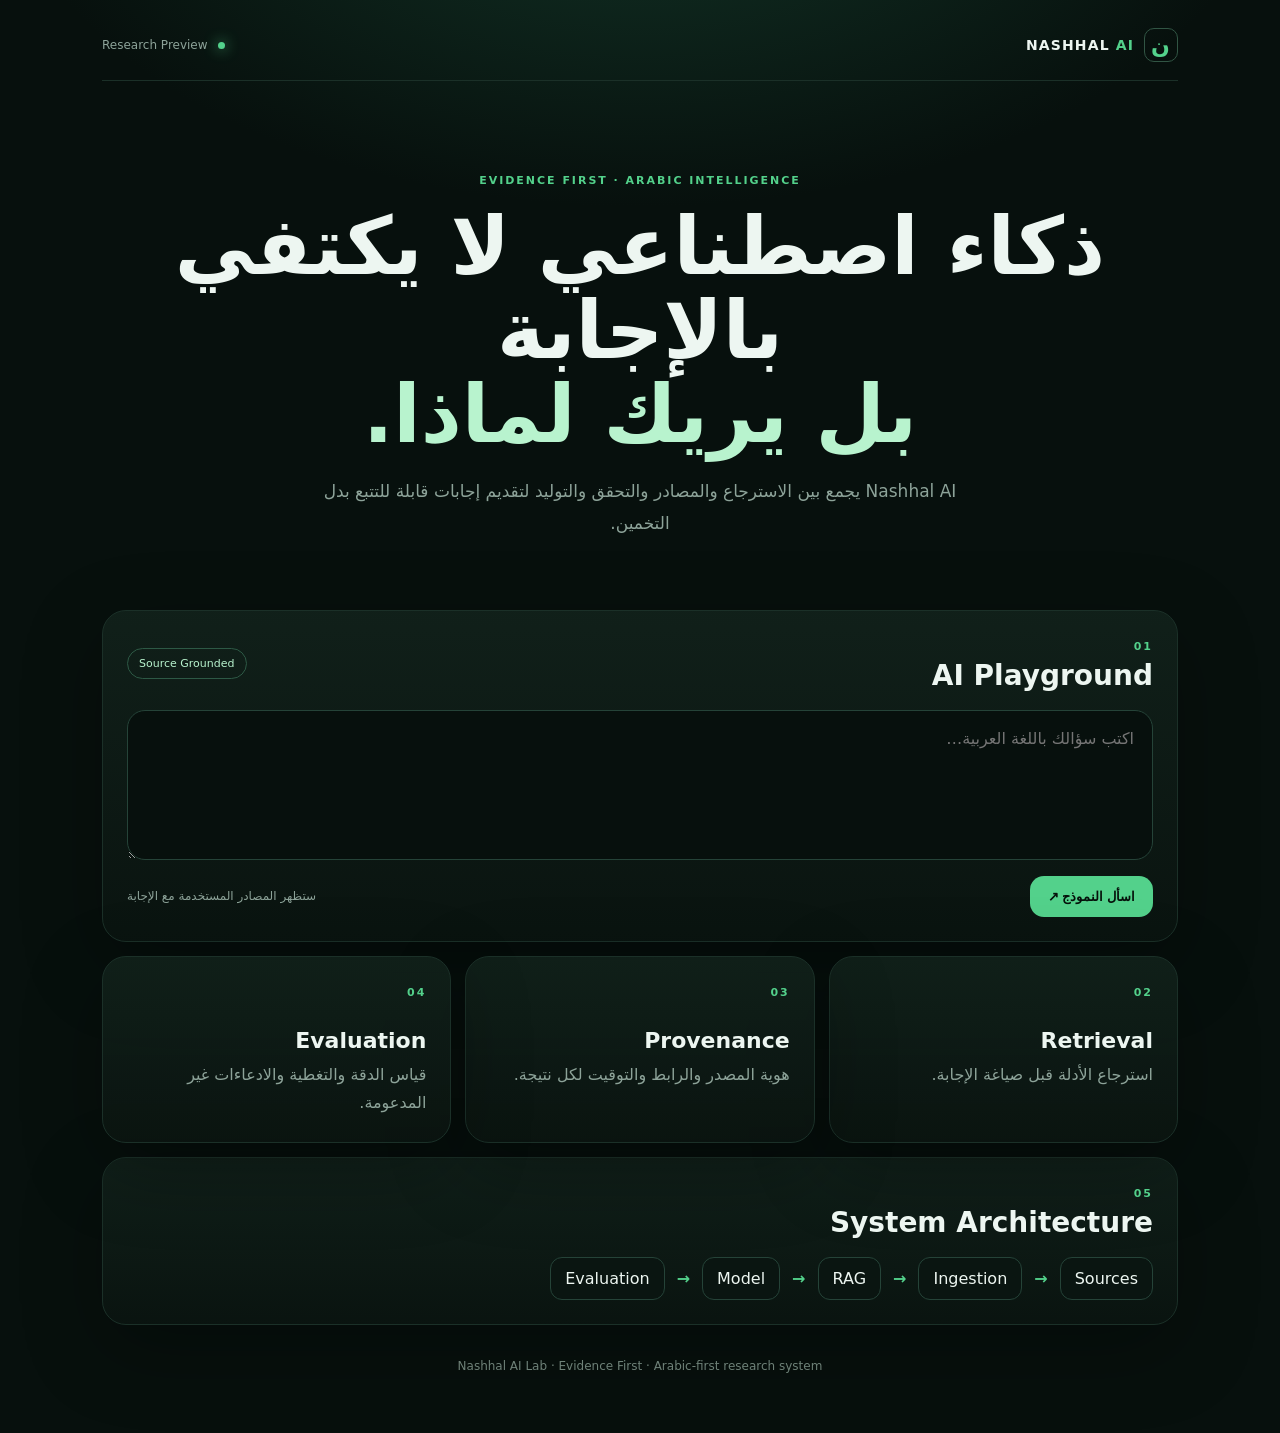
==== ai.html @ 34e511bc "fix(ai): add direct Pages entrypoint" ====
<!doctype html>
<html lang="ar" dir="rtl">
<head>
  <meta charset="utf-8">
  <meta name="viewport" content="width=device-width,initial-scale=1">
  <meta name="description" content="Nashhal AI — Arabic-first evidence-grounded intelligence">
  <title>Nashhal AI — Evidence First</title>
  <link rel="stylesheet" href="ai/site/styles.css">
</head>
<body>
  <main class="shell">
    <nav class="nav"><div class="brand"><span class="mark">ن</span><span>NASHHAL <b>AI</b></span></div><span class="status"><i></i> Research Preview</span></nav>
    <header class="hero">
      <p class="eyebrow">EVIDENCE FIRST · ARABIC INTELLIGENCE</p>
      <h1>ذكاء اصطناعي لا يكتفي بالإجابة<br><em>بل يريك لماذا.</em></h1>
      <p class="lede">Nashhal AI يجمع بين الاسترجاع والمصادر والتحقق والتوليد لتقديم إجابات قابلة للتتبع بدل التخمين.</p>
    </header>
    <section class="playground card">
      <div class="section-head"><div><span class="kicker">01</span><h2>AI Playground</h2></div><span class="badge">Source Grounded</span></div>
      <form id="chatForm">
        <textarea id="question" maxlength="4000" placeholder="اكتب سؤالك باللغة العربية…" required></textarea>
        <div class="actions"><button type="submit" id="send">اسأل النموذج <span>↗</span></button><span id="hint">ستظهر المصادر المستخدمة مع الإجابة</span></div>
      </form>
      <div id="result" class="result hidden"><div class="answer-wrap"><div class="answer-label">الإجابة</div><div id="answer" class="answer"></div></div><div class="sources-wrap"><div class="answer-label">المصادر المستخدمة</div><div id="sources" class="sources"></div></div></div>
    </section>
    <section class="grid">
      <article class="card feature"><span class="kicker">02</span><h3>Retrieval</h3><p>استرجاع الأدلة قبل صياغة الإجابة.</p></article>
      <article class="card feature"><span class="kicker">03</span><h3>Provenance</h3><p>هوية المصدر والرابط والتوقيت لكل نتيجة.</p></article>
      <article class="card feature"><span class="kicker">04</span><h3>Evaluation</h3><p>قياس الدقة والتغطية والادعاءات غير المدعومة.</p></article>
    </section>
    <section class="architecture card"><div class="section-head"><div><span class="kicker">05</span><h2>System Architecture</h2></div></div><div class="flow"><span>Sources</span><b>→</b><span>Ingestion</span><b>→</b><span>RAG</span><b>→</b><span>Model</span><b>→</b><span>Evaluation</span></div></section>
    <footer>Nashhal AI Lab · Evidence First · Arabic-first research system</footer>
  </main>
  <script src="ai/site/app.js"></script>
</body>
</html>
---- ai/site/styles.css ----
:root{--bg:#07100d;--panel:#0c1713;--panel2:#101e18;--line:#1b3028;--text:#edf6f1;--muted:#8da399;--accent:#53d18b;--accent2:#b8f3ce;--shadow:0 24px 80px rgba(0,0,0,.3)}*{box-sizing:border-box}body{margin:0;background:radial-gradient(900px 500px at 50% -10%,#123326 0%,transparent 70%),var(--bg);color:var(--text);font-family:Inter,ui-sans-serif,system-ui,-apple-system,"Segoe UI",Tahoma,Arial,sans-serif}.shell{max-width:1120px;margin:auto;padding:28px 22px 60px}.nav{display:flex;justify-content:space-between;align-items:center;border-bottom:1px solid var(--line);padding-bottom:18px}.brand{display:flex;align-items:center;gap:10px;letter-spacing:.08em;font-size:14px;font-weight:800}.brand b{color:var(--accent)}.mark{display:grid;place-items:center;width:34px;height:34px;border:1px solid #315544;border-radius:10px;color:var(--accent);font-size:22px}.status{color:var(--muted);font-size:12px}.status i{display:inline-block;width:7px;height:7px;border-radius:50%;background:var(--accent);box-shadow:0 0 14px var(--accent);margin-left:7px}.hero{text-align:center;padding:82px 12px 70px}.eyebrow,.kicker{font-size:11px;letter-spacing:.18em;color:var(--accent);font-weight:800}.hero h1{font-size:clamp(40px,7vw,80px);line-height:1.05;margin:18px 0}.hero h1 em{font-style:normal;color:var(--accent2)}.lede{max-width:690px;margin:auto;color:var(--muted);font-size:17px;line-height:1.9}.card{border:1px solid var(--line);background:linear-gradient(180deg,rgba(19,36,29,.78),rgba(10,20,16,.9));border-radius:24px;box-shadow:var(--shadow)}.playground{padding:24px}.section-head{display:flex;justify-content:space-between;align-items:center;margin-bottom:18px}.section-head h2{margin:5px 0 0;font-size:28px}.badge{font-size:11px;border:1px solid #2d5945;color:var(--accent2);padding:8px 11px;border-radius:999px}textarea{width:100%;min-height:150px;resize:vertical;background:#07100d;color:var(--text);border:1px solid #254338;border-radius:18px;padding:18px;font:inherit;outline:none}textarea:focus{border-color:var(--accent);box-shadow:0 0 0 3px rgba(83,209,139,.09)}.actions{display:flex;justify-content:space-between;align-items:center;gap:16px;margin-top:12px}button{border:0;border-radius:14px;padding:13px 18px;background:var(--accent);color:#06110b;font-weight:900;cursor:pointer}button:disabled{opacity:.5;cursor:wait}#hint{font-size:12px;color:var(--muted)}.result{margin-top:24px;border-top:1px solid var(--line);padding-top:22px}.answer-label{font-size:11px;letter-spacing:.12em;color:var(--muted);margin-bottom:9px}.answer{font-size:18px;line-height:1.9;white-space:pre-wrap}.sources-wrap{margin-top:24px}.source{display:flex;justify-content:space-between;gap:14px;padding:13px 0;border-bottom:1px solid var(--line)}.source a{color:var(--accent2);text-decoration:none}.source small{color:var(--muted)}.grid{display:grid;grid-template-columns:repeat(3,1fr);gap:14px;margin-top:14px}.feature{padding:24px}.feature h3{margin:28px 0 8px;font-size:22px}.feature p{margin:0;color:var(--muted);line-height:1.8}.architecture{margin-top:14px;padding:24px}.flow{display:flex;flex-wrap:wrap;gap:12px;align-items:center;color:var(--muted)}.flow span{border:1px solid #254338;background:#0a1511;border-radius:12px;padding:11px 14px;color:var(--text)}.flow b{color:var(--accent)}footer{color:#6e8178;text-align:center;font-size:12px;padding-top:34px}.hidden{display:none}@media(max-width:760px){.hero{padding:58px 6px}.grid{grid-template-columns:1fr}.actions{align-items:flex-start;flex-direction:column}.source{flex-direction:column}.section-head{align-items:flex-start;gap:12px;flex-direction:column}}
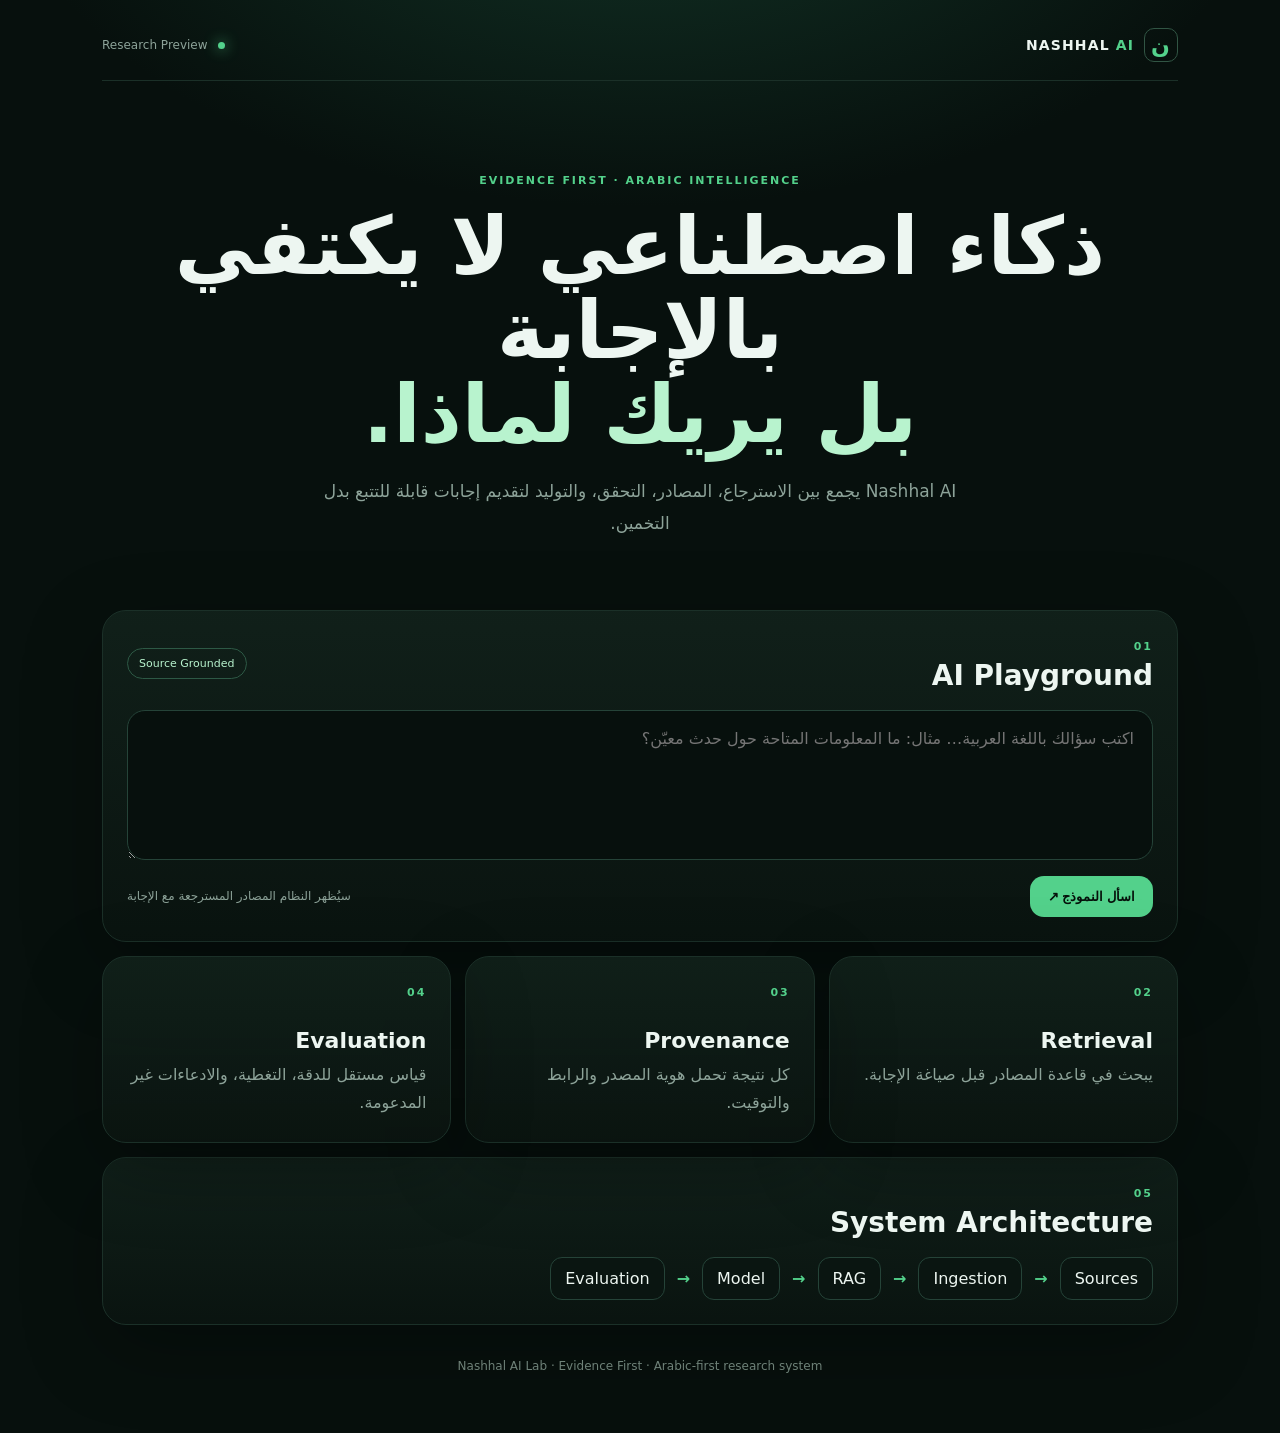
==== commit 8ea272f9: "refactor: make ai.html canonical entry redirect" ====
--- a/ai.html
+++ b/ai.html
@@ -3,34 +3,12 @@
 <head>
   <meta charset="utf-8">
   <meta name="viewport" content="width=device-width,initial-scale=1">
-  <meta name="description" content="Nashhal AI — Arabic-first evidence-grounded intelligence">
-  <title>Nashhal AI — Evidence First</title>
-  <link rel="stylesheet" href="ai/site/styles.css">
+  <meta http-equiv="refresh" content="0; url=ai/site/">
+  <link rel="canonical" href="ai/site/">
+  <title>Nashhal AI</title>
 </head>
 <body>
-  <main class="shell">
-    <nav class="nav"><div class="brand"><span class="mark">ن</span><span>NASHHAL <b>AI</b></span></div><span class="status"><i></i> Research Preview</span></nav>
-    <header class="hero">
-      <p class="eyebrow">EVIDENCE FIRST · ARABIC INTELLIGENCE</p>
-      <h1>ذكاء اصطناعي لا يكتفي بالإجابة<br><em>بل يريك لماذا.</em></h1>
-      <p class="lede">Nashhal AI يجمع بين الاسترجاع والمصادر والتحقق والتوليد لتقديم إجابات قابلة للتتبع بدل التخمين.</p>
-    </header>
-    <section class="playground card">
-      <div class="section-head"><div><span class="kicker">01</span><h2>AI Playground</h2></div><span class="badge">Source Grounded</span></div>
-      <form id="chatForm">
-        <textarea id="question" maxlength="4000" placeholder="اكتب سؤالك باللغة العربية…" required></textarea>
-        <div class="actions"><button type="submit" id="send">اسأل النموذج <span>↗</span></button><span id="hint">ستظهر المصادر المستخدمة مع الإجابة</span></div>
-      </form>
-      <div id="result" class="result hidden"><div class="answer-wrap"><div class="answer-label">الإجابة</div><div id="answer" class="answer"></div></div><div class="sources-wrap"><div class="answer-label">المصادر المستخدمة</div><div id="sources" class="sources"></div></div></div>
-    </section>
-    <section class="grid">
-      <article class="card feature"><span class="kicker">02</span><h3>Retrieval</h3><p>استرجاع الأدلة قبل صياغة الإجابة.</p></article>
-      <article class="card feature"><span class="kicker">03</span><h3>Provenance</h3><p>هوية المصدر والرابط والتوقيت لكل نتيجة.</p></article>
-      <article class="card feature"><span class="kicker">04</span><h3>Evaluation</h3><p>قياس الدقة والتغطية والادعاءات غير المدعومة.</p></article>
-    </section>
-    <section class="architecture card"><div class="section-head"><div><span class="kicker">05</span><h2>System Architecture</h2></div></div><div class="flow"><span>Sources</span><b>→</b><span>Ingestion</span><b>→</b><span>RAG</span><b>→</b><span>Model</span><b>→</b><span>Evaluation</span></div></section>
-    <footer>Nashhal AI Lab · Evidence First · Arabic-first research system</footer>
-  </main>
-  <script src="ai/site/app.js"></script>
+  <p>جاري فتح Nashhal AI…</p>
+  <p><a href="ai/site/">فتح Nashhal AI</a></p>
 </body>
 </html>
